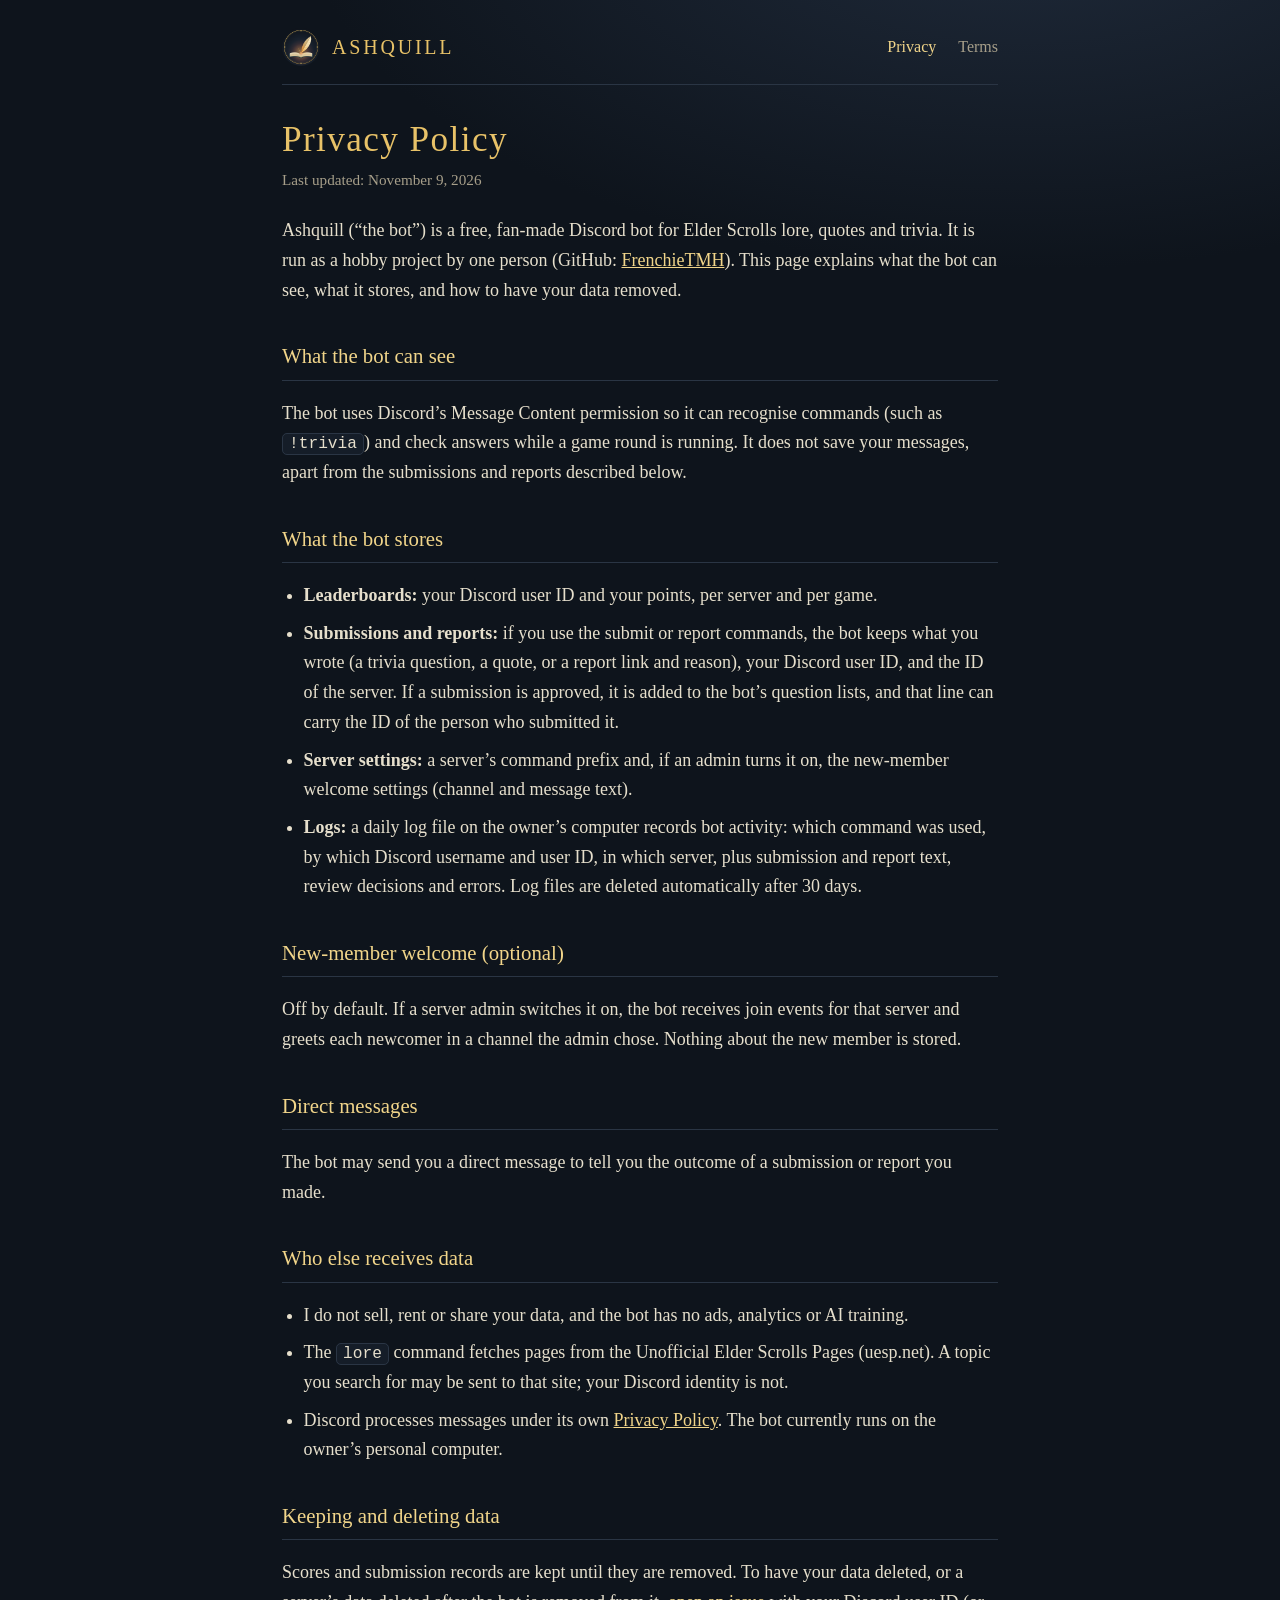
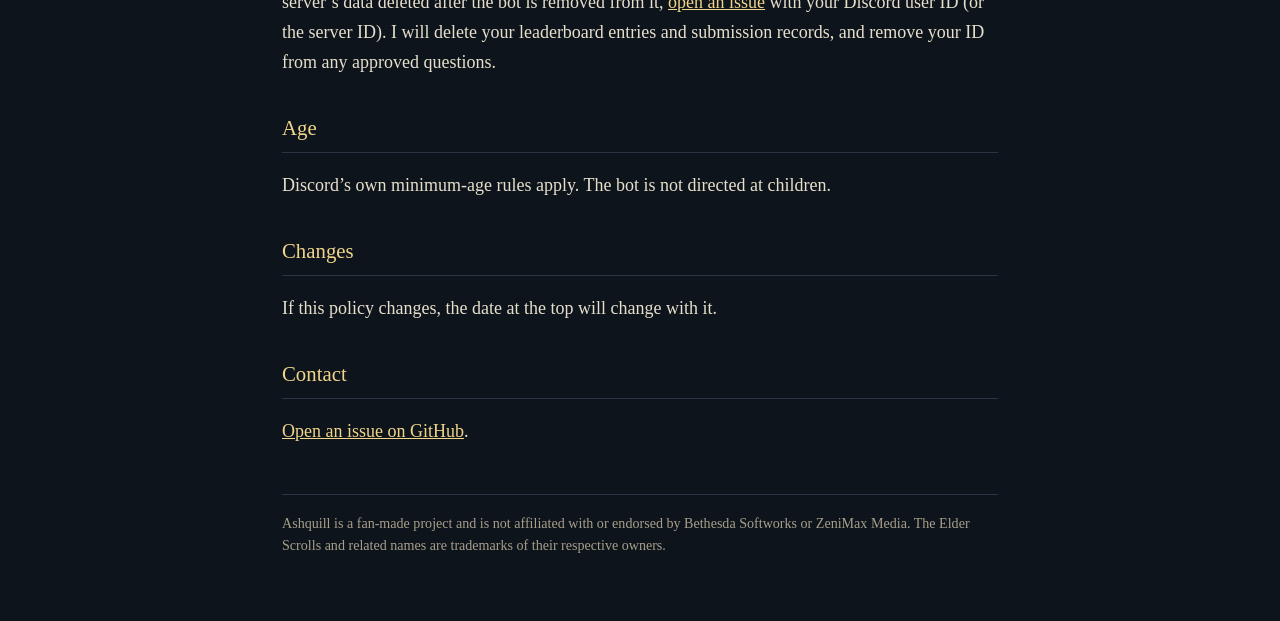
==== privacy.html @ df8ff4a4 "Add Ashquill site Co-Authored-By: Claude Opus 5.5 <noreply@anthropic.com>" ====
<!DOCTYPE html>
<html lang="en">
<head>
<meta charset="utf-8">
<meta name="viewport" content="width=device-width, initial-scale=1">
<title>Privacy Policy - Ashquill</title>
<meta name="description" content="Ashquill is a fan-made Discord bot for Elder Scrolls lore, quotes and trivia.">
<link rel="icon" href="ashquill.png">
<style>
  :root { --bg:#0e141c; --panel:#151d28; --text:#e6dfcc; --muted:#a79f8a; --gold:#e8c268; --gold2:#f1d58a; --line:#2a3544; }
  * { box-sizing: border-box; }
  html { -webkit-text-size-adjust: 100%; }
  body { margin:0; background: radial-gradient(1200px 600px at 80% -10%, #1f2a3a 0%, var(--bg) 60%) fixed, var(--bg);
         color: var(--text); font: 18px/1.65 Georgia, "Times New Roman", serif; }
  .wrap { max-width: 760px; margin: 0 auto; padding: 28px 22px 64px; }
  nav { display:flex; gap:22px; align-items:center; flex-wrap:wrap; padding-bottom:18px; border-bottom:1px solid var(--line); margin-bottom:34px; }
  nav .brand { display:flex; align-items:center; gap:12px; color:var(--gold); text-decoration:none; letter-spacing:.14em; font-size:20px; margin-right:auto; }
  nav .brand img { width:38px; height:38px; border-radius:50%; }
  nav a.link { color:var(--muted); text-decoration:none; font-size:16px; }
  nav a.link:hover, nav a.link[aria-current] { color:var(--gold2); }
  h1 { font-weight:normal; color:var(--gold); font-size:2.2rem; line-height:1.2; margin:0 0 6px; letter-spacing:.04em; }
  h2 { font-weight:normal; color:var(--gold2); font-size:1.3rem; margin:34px 0 8px; padding-bottom:6px; border-bottom:1px solid var(--line); }
  p, li { color:var(--text); }
  li { margin:8px 0; }
  ul { padding-left:1.2em; }
  a { color:var(--gold2); }
  code { background:var(--panel); border:1px solid var(--line); border-radius:5px; padding:1px 6px; font-size:.9em; }
  .meta { color:var(--muted); font-size:.95rem; margin:0 0 24px; }
  .hero { text-align:center; padding:12px 0 8px; }
  .hero img { width:168px; height:168px; border-radius:50%; box-shadow:0 0 60px rgba(255,154,60,.25); }
  .hero h1 { font-size:2.8rem; letter-spacing:.16em; margin-top:18px; }
  .tag { color:var(--muted); font-style:italic; }
  .cards { display:grid; grid-template-columns:repeat(2,1fr); gap:14px; margin:26px 0; }
  @media (max-width: 560px) { .cards { grid-template-columns:1fr; } }
  .card { background:var(--panel); border:1px solid var(--line); border-radius:12px; padding:16px 18px; }
  .card strong { color:var(--gold2); display:block; margin-bottom:4px; font-weight:normal; letter-spacing:.04em; }
  .card span { color:var(--muted); font-size:.95rem; line-height:1.5; display:block; }
  footer { margin-top:48px; padding-top:18px; border-top:1px solid var(--line); color:var(--muted); font-size:.88rem; line-height:1.55; }
</style>
</head>
<body>
<div class="wrap">
<nav>
  <a class="brand" href="index.html"><img src="ashquill.png" alt="">ASHQUILL</a>
  <a class="link" href="privacy.html" aria-current="page">Privacy</a>
  <a class="link" href="terms.html">Terms</a>
</nav>

<h1>Privacy Policy</h1>
<p class="meta">Last updated: November 9, 2026</p>

<p>Ashquill (&ldquo;the bot&rdquo;) is a free, fan-made Discord bot for Elder Scrolls lore, quotes and trivia.
It is run as a hobby project by one person (GitHub: <a href="https://github.com/FrenchieTMH">FrenchieTMH</a>).
This page explains what the bot can see, what it stores, and how to have your data removed.</p>

<h2>What the bot can see</h2>
<p>The bot uses Discord&rsquo;s Message Content permission so it can recognise commands (such as <code>!trivia</code>)
and check answers while a game round is running. It does not save your messages, apart from the submissions and
reports described below.</p>

<h2>What the bot stores</h2>
<ul>
  <li><strong>Leaderboards:</strong> your Discord user ID and your points, per server and per game.</li>
  <li><strong>Submissions and reports:</strong> if you use the submit or report commands, the bot keeps what you wrote
      (a trivia question, a quote, or a report link and reason), your Discord user ID, and the ID of the server.
      If a submission is approved, it is added to the bot&rsquo;s question lists, and that line can carry the ID of the person who submitted it.</li>
  <li><strong>Server settings:</strong> a server&rsquo;s command prefix and, if an admin turns it on, the new-member welcome
      settings (channel and message text).</li>
  <li><strong>Logs:</strong> a daily log file on the owner&rsquo;s computer records bot activity: which command was used,
      by which Discord username and user ID, in which server, plus submission and report text, review decisions and errors.
      Log files are deleted automatically after 30 days.</li>
</ul>

<h2>New-member welcome (optional)</h2>
<p>Off by default. If a server admin switches it on, the bot receives join events for that server and greets
each newcomer in a channel the admin chose. Nothing about the new member is stored.</p>

<h2>Direct messages</h2>
<p>The bot may send you a direct message to tell you the outcome of a submission or report you made.</p>

<h2>Who else receives data</h2>
<ul>
  <li>I do not sell, rent or share your data, and the bot has no ads, analytics or AI training.</li>
  <li>The <code>lore</code> command fetches pages from the Unofficial Elder Scrolls Pages (uesp.net). A topic you search for
      may be sent to that site; your Discord identity is not.</li>
  <li>Discord processes messages under its own <a href="https://discord.com/privacy">Privacy Policy</a>.
      The bot currently runs on the owner&rsquo;s personal computer.</li>
</ul>

<h2>Keeping and deleting data</h2>
<p>Scores and submission records are kept until they are removed. To have your data deleted, or a server&rsquo;s data deleted
after the bot is removed from it, <a href="https://github.com/FrenchieTMH/ashquill/issues">open an issue</a> with your Discord user ID (or the server ID).
I will delete your leaderboard entries and submission records, and remove your ID from any approved questions.</p>

<h2>Age</h2>
<p>Discord&rsquo;s own minimum-age rules apply. The bot is not directed at children.</p>

<h2>Changes</h2>
<p>If this policy changes, the date at the top will change with it.</p>

<h2>Contact</h2>
<p><a href="https://github.com/FrenchieTMH/ashquill/issues">Open an issue on GitHub</a>.</p>

<footer>
  Ashquill is a fan-made project and is not affiliated with or endorsed by Bethesda Softworks or ZeniMax Media.
  The Elder Scrolls and related names are trademarks of their respective owners.
</footer>
</div>
</body>
</html>
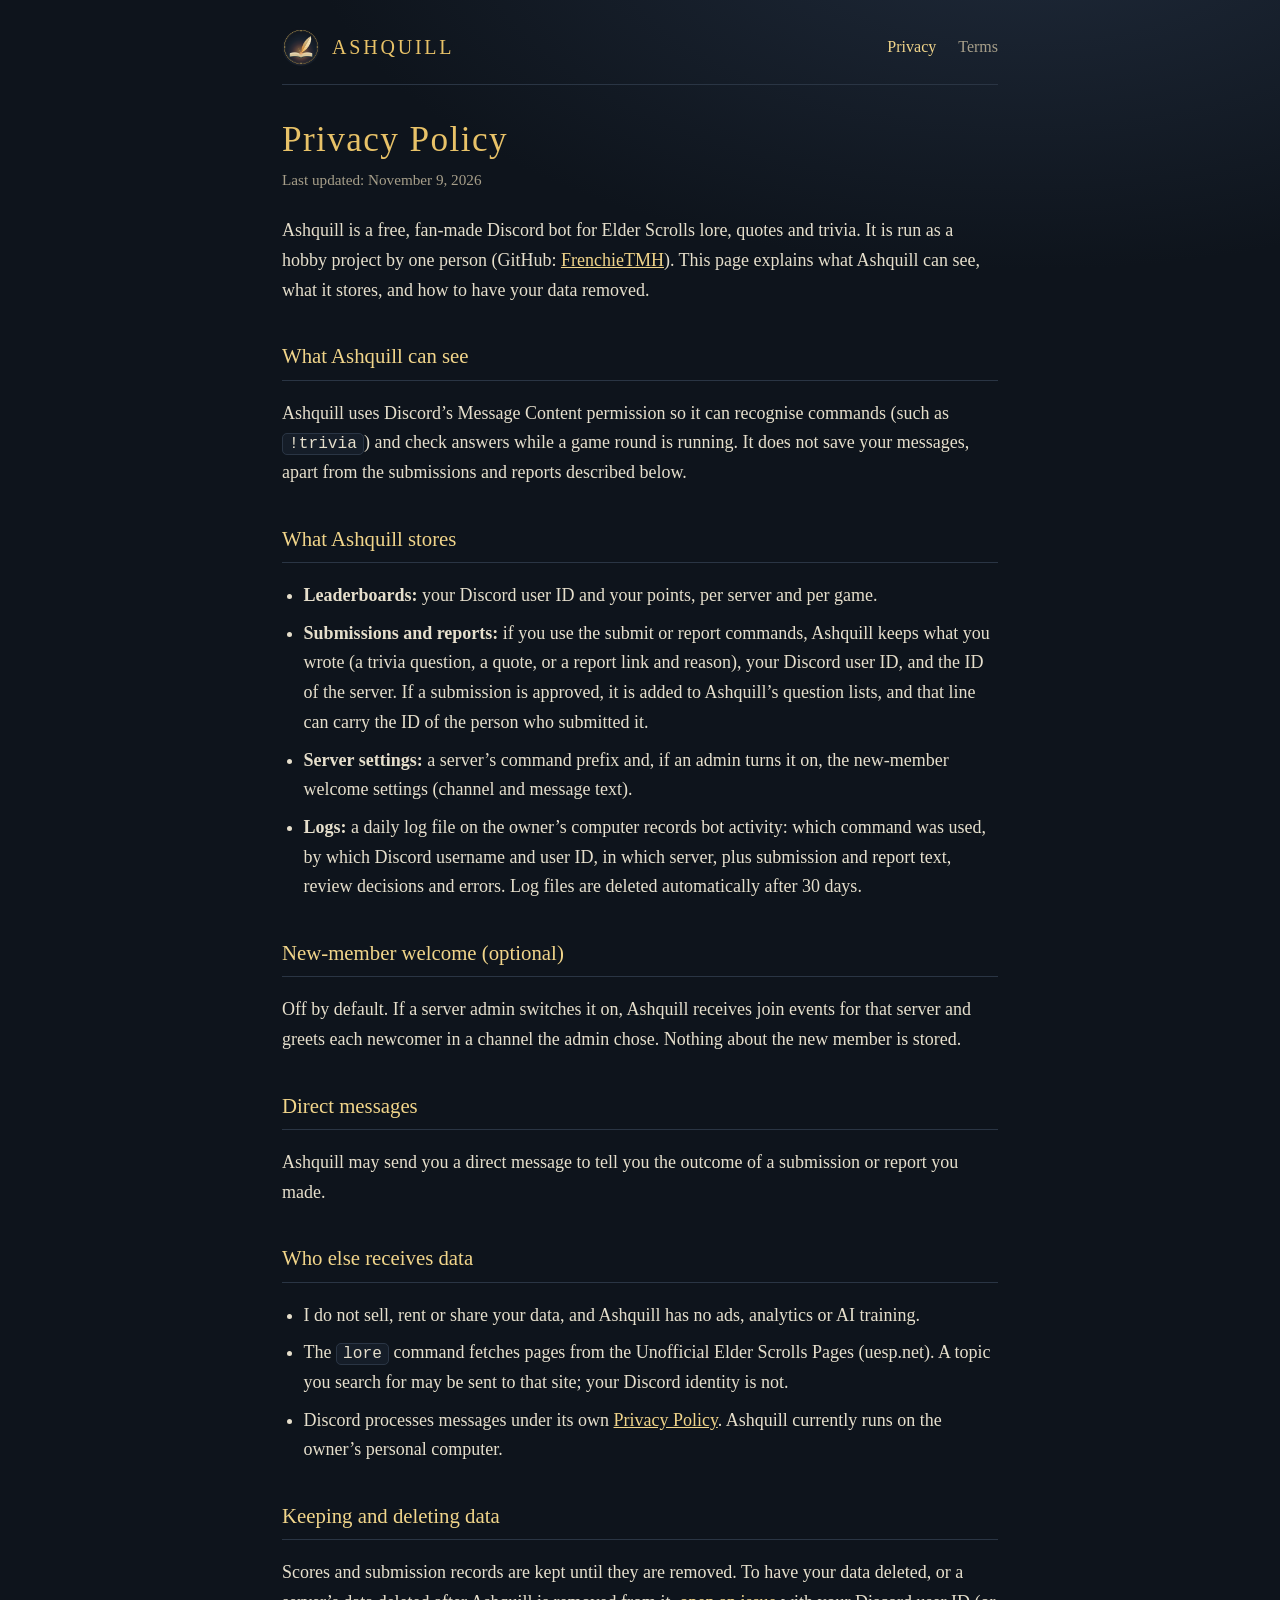
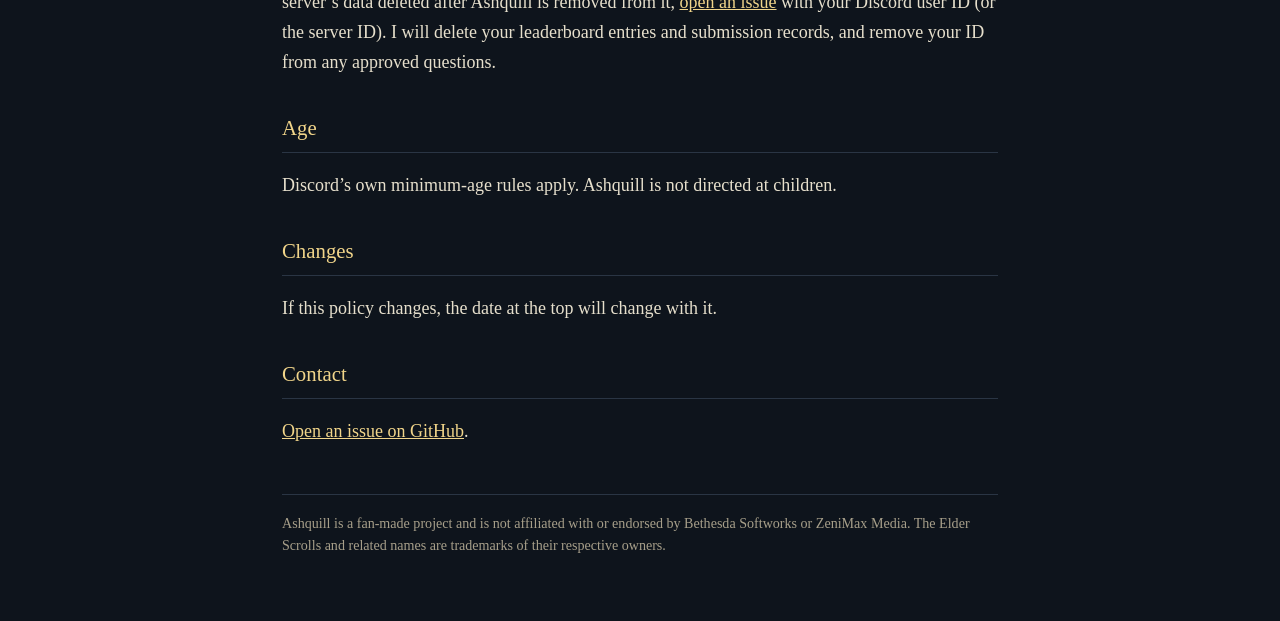
==== commit 4424b742: "Refer to Ashquill by name instead of 'the bot' Co-Authored-By: Claude Opus 5.5 <noreply@anthropic.co" ====
--- a/privacy.html
+++ b/privacy.html
@@ -49,21 +49,21 @@
 <h1>Privacy Policy</h1>
 <p class="meta">Last updated: November 9, 2026</p>
 
-<p>Ashquill (&ldquo;the bot&rdquo;) is a free, fan-made Discord bot for Elder Scrolls lore, quotes and trivia.
+<p>Ashquill is a free, fan-made Discord bot for Elder Scrolls lore, quotes and trivia.
 It is run as a hobby project by one person (GitHub: <a href="https://github.com/FrenchieTMH">FrenchieTMH</a>).
-This page explains what the bot can see, what it stores, and how to have your data removed.</p>
+This page explains what Ashquill can see, what it stores, and how to have your data removed.</p>
 
-<h2>What the bot can see</h2>
-<p>The bot uses Discord&rsquo;s Message Content permission so it can recognise commands (such as <code>!trivia</code>)
+<h2>What Ashquill can see</h2>
+<p>Ashquill uses Discord&rsquo;s Message Content permission so it can recognise commands (such as <code>!trivia</code>)
 and check answers while a game round is running. It does not save your messages, apart from the submissions and
 reports described below.</p>
 
-<h2>What the bot stores</h2>
+<h2>What Ashquill stores</h2>
 <ul>
   <li><strong>Leaderboards:</strong> your Discord user ID and your points, per server and per game.</li>
-  <li><strong>Submissions and reports:</strong> if you use the submit or report commands, the bot keeps what you wrote
+  <li><strong>Submissions and reports:</strong> if you use the submit or report commands, Ashquill keeps what you wrote
       (a trivia question, a quote, or a report link and reason), your Discord user ID, and the ID of the server.
-      If a submission is approved, it is added to the bot&rsquo;s question lists, and that line can carry the ID of the person who submitted it.</li>
+      If a submission is approved, it is added to Ashquill&rsquo;s question lists, and that line can carry the ID of the person who submitted it.</li>
   <li><strong>Server settings:</strong> a server&rsquo;s command prefix and, if an admin turns it on, the new-member welcome
       settings (channel and message text).</li>
   <li><strong>Logs:</strong> a daily log file on the owner&rsquo;s computer records bot activity: which command was used,
@@ -72,28 +72,28 @@
 </ul>
 
 <h2>New-member welcome (optional)</h2>
-<p>Off by default. If a server admin switches it on, the bot receives join events for that server and greets
+<p>Off by default. If a server admin switches it on, Ashquill receives join events for that server and greets
 each newcomer in a channel the admin chose. Nothing about the new member is stored.</p>
 
 <h2>Direct messages</h2>
-<p>The bot may send you a direct message to tell you the outcome of a submission or report you made.</p>
+<p>Ashquill may send you a direct message to tell you the outcome of a submission or report you made.</p>
 
 <h2>Who else receives data</h2>
 <ul>
-  <li>I do not sell, rent or share your data, and the bot has no ads, analytics or AI training.</li>
+  <li>I do not sell, rent or share your data, and Ashquill has no ads, analytics or AI training.</li>
   <li>The <code>lore</code> command fetches pages from the Unofficial Elder Scrolls Pages (uesp.net). A topic you search for
       may be sent to that site; your Discord identity is not.</li>
   <li>Discord processes messages under its own <a href="https://discord.com/privacy">Privacy Policy</a>.
-      The bot currently runs on the owner&rsquo;s personal computer.</li>
+      Ashquill currently runs on the owner&rsquo;s personal computer.</li>
 </ul>
 
 <h2>Keeping and deleting data</h2>
 <p>Scores and submission records are kept until they are removed. To have your data deleted, or a server&rsquo;s data deleted
-after the bot is removed from it, <a href="https://github.com/FrenchieTMH/ashquill/issues">open an issue</a> with your Discord user ID (or the server ID).
+after Ashquill is removed from it, <a href="https://github.com/FrenchieTMH/ashquill/issues">open an issue</a> with your Discord user ID (or the server ID).
 I will delete your leaderboard entries and submission records, and remove your ID from any approved questions.</p>
 
 <h2>Age</h2>
-<p>Discord&rsquo;s own minimum-age rules apply. The bot is not directed at children.</p>
+<p>Discord&rsquo;s own minimum-age rules apply. Ashquill is not directed at children.</p>
 
 <h2>Changes</h2>
 <p>If this policy changes, the date at the top will change with it.</p>
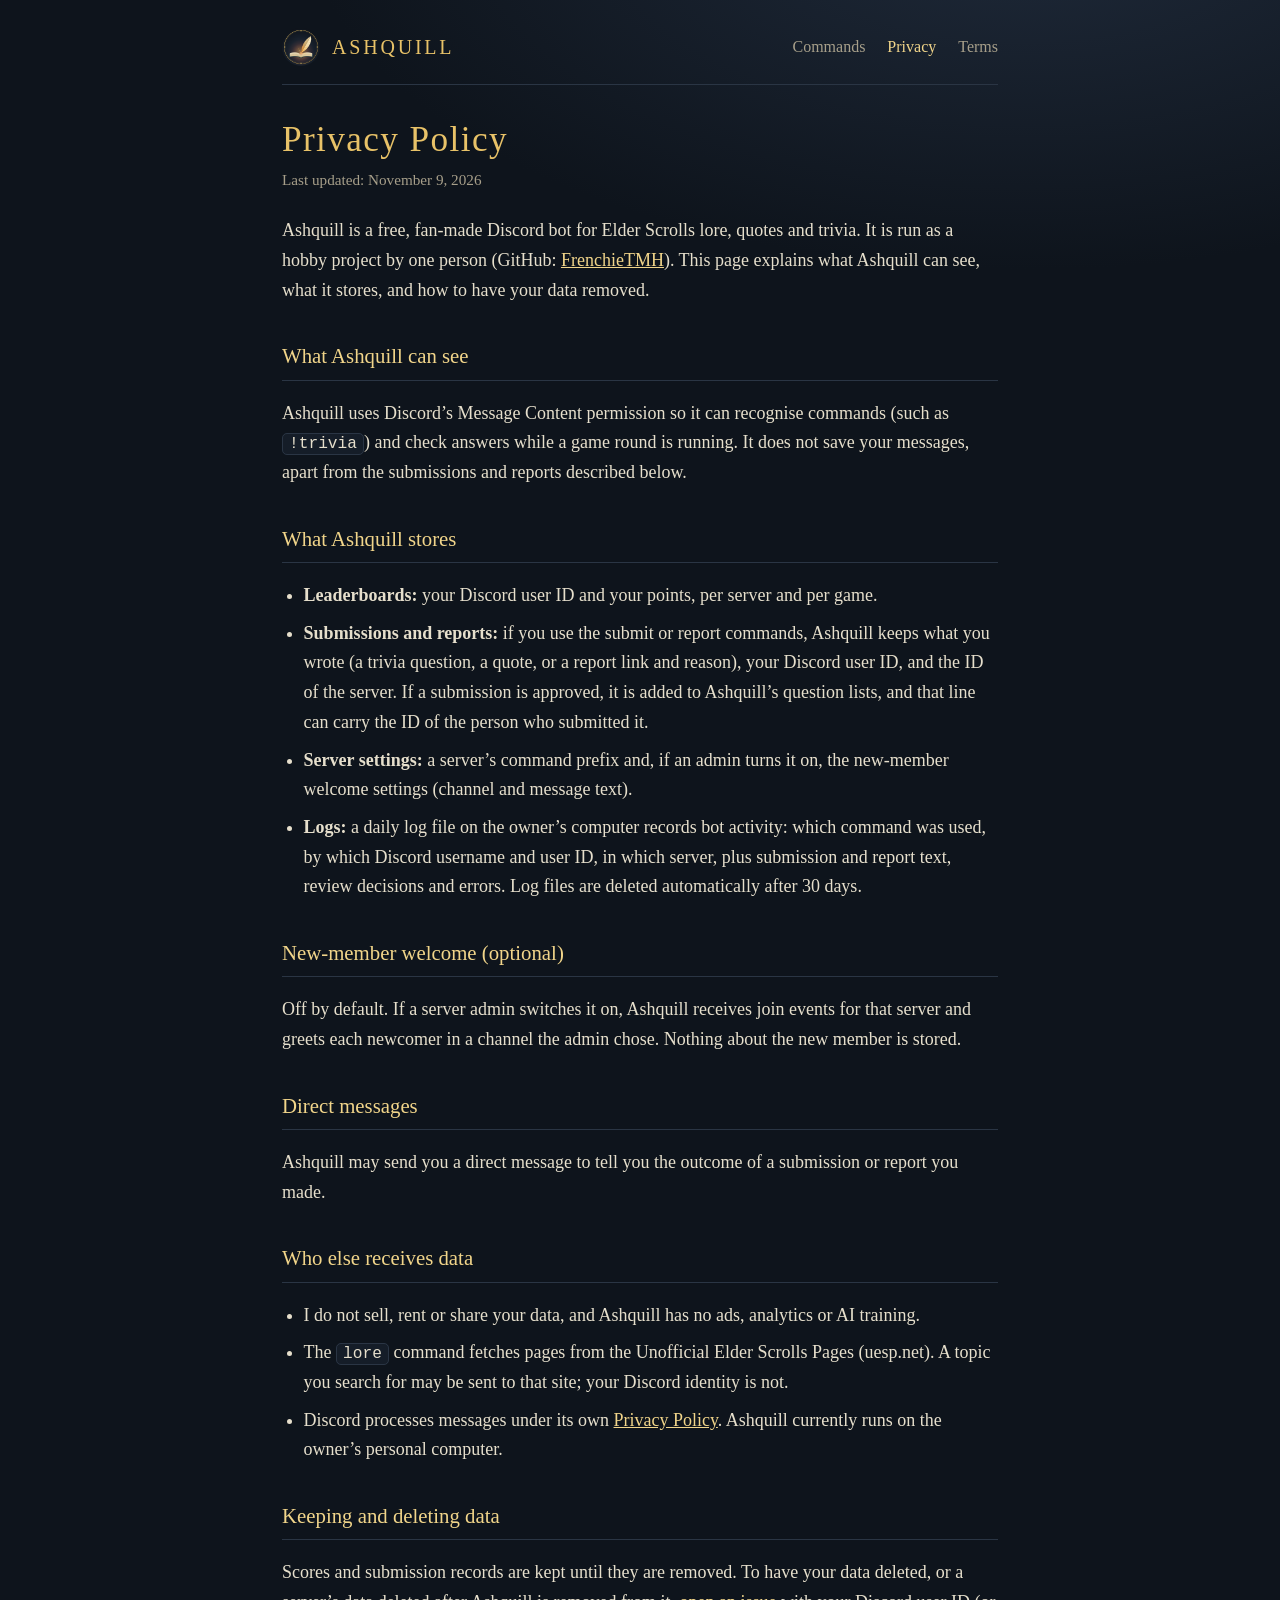
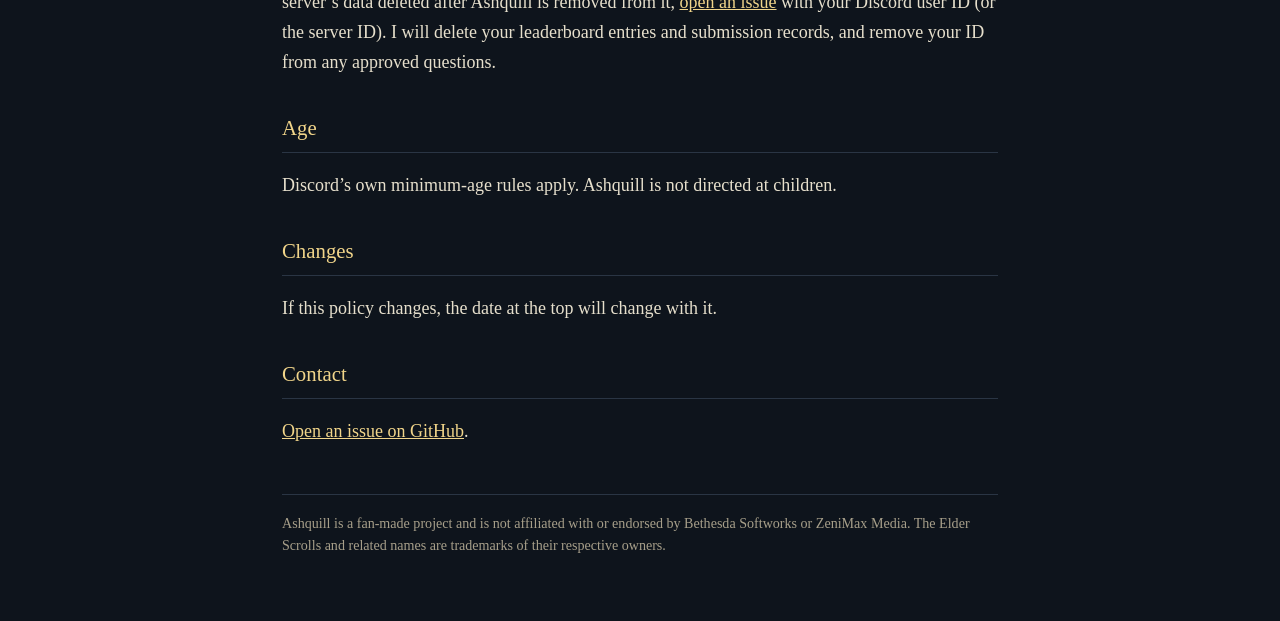
==== commit 79af30ba: "Add command list and Commands nav link Co-Authored-By: Claude Opus 5.5 <noreply@anthropic.com>" ====
--- a/privacy.html
+++ b/privacy.html
@@ -36,12 +36,14 @@
   .card strong { color:var(--gold2); display:block; margin-bottom:4px; font-weight:normal; letter-spacing:.04em; }
   .card span { color:var(--muted); font-size:.95rem; line-height:1.5; display:block; }
   footer { margin-top:48px; padding-top:18px; border-top:1px solid var(--line); color:var(--muted); font-size:.88rem; line-height:1.55; }
+  @media (max-width: 560px) { nav { gap:10px 22px; } nav .brand { flex-basis:100%; } }
 </style>
 </head>
 <body>
 <div class="wrap">
 <nav>
   <a class="brand" href="index.html"><img src="ashquill.png" alt="">ASHQUILL</a>
+  <a class="link" href="index.html#commands">Commands</a>
   <a class="link" href="privacy.html" aria-current="page">Privacy</a>
   <a class="link" href="terms.html">Terms</a>
 </nav>
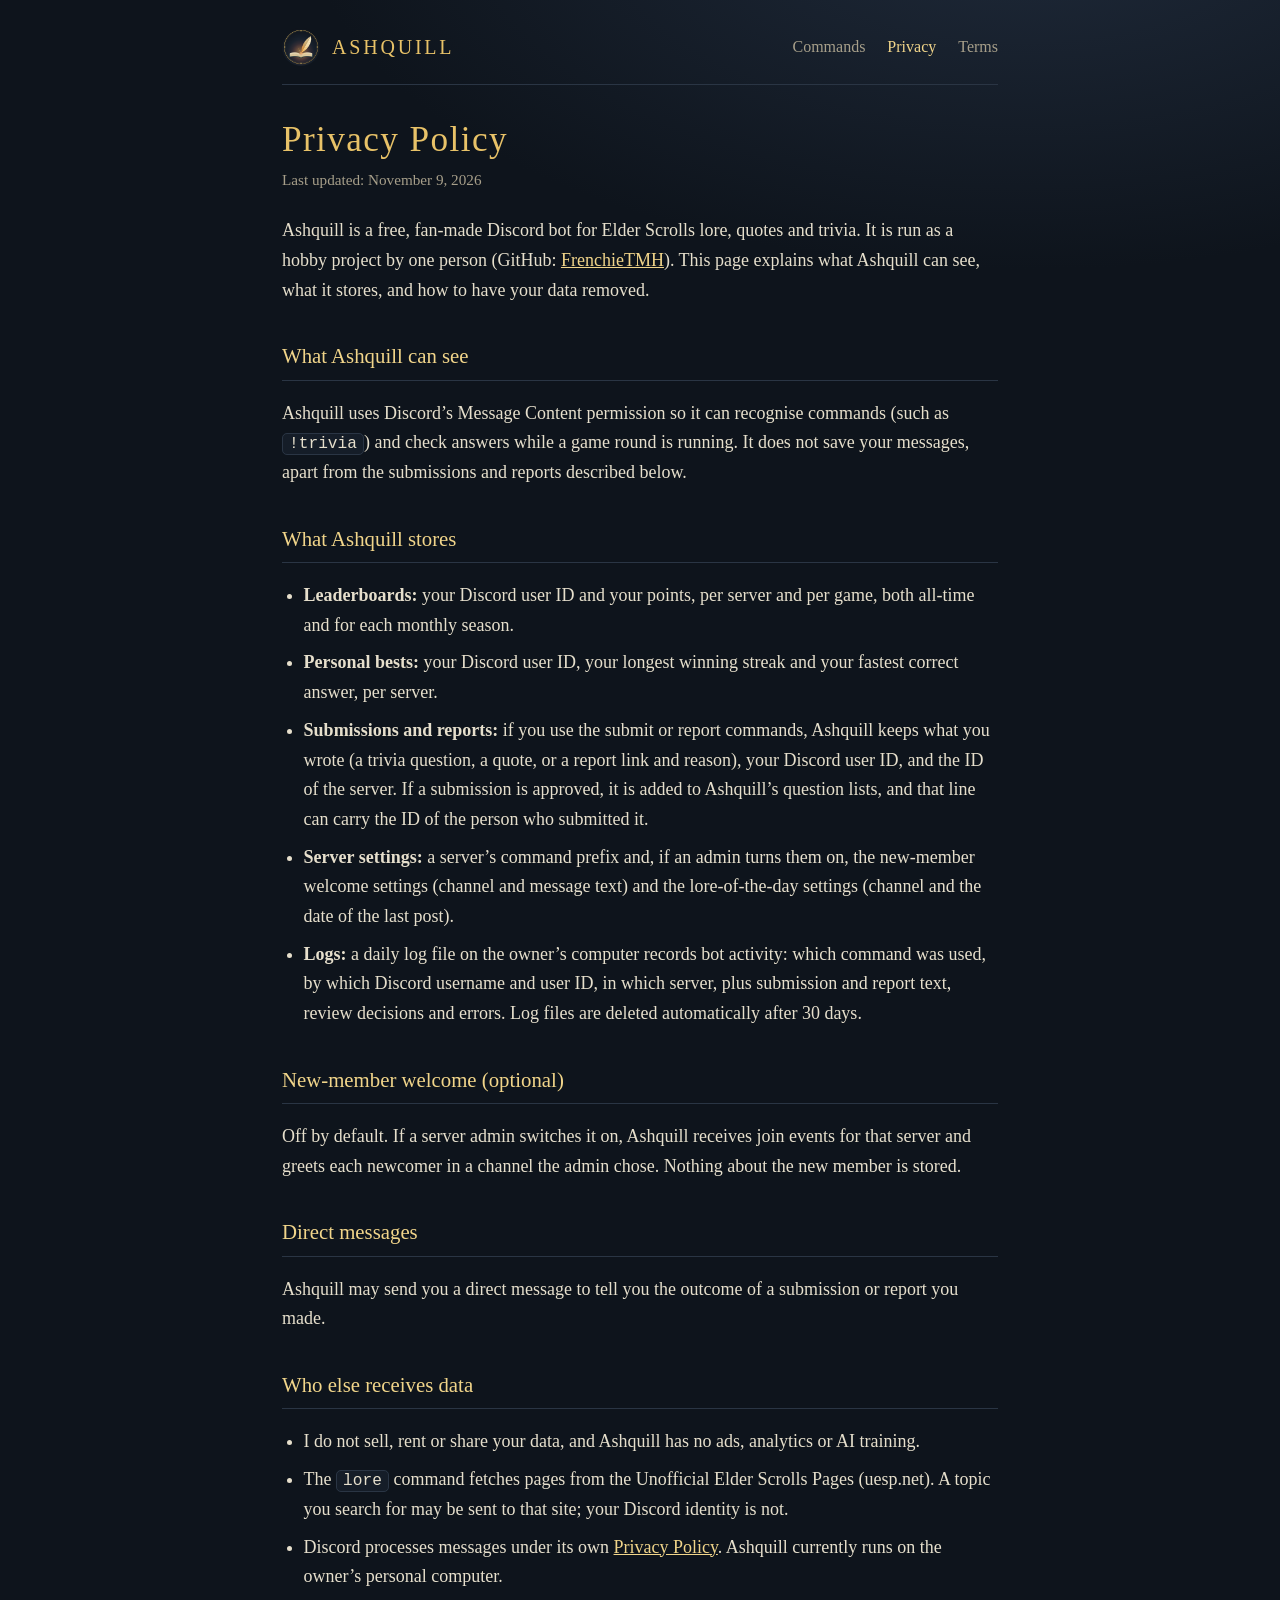
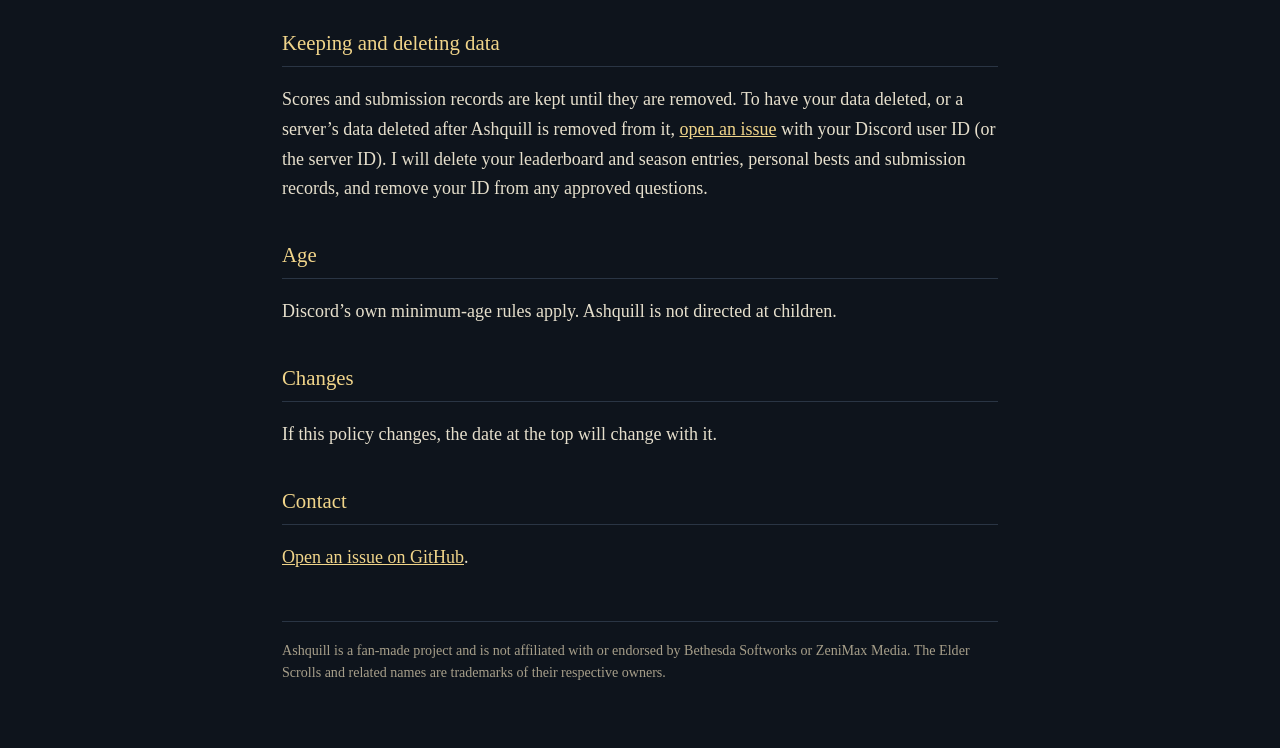
==== commit 8f01690d: "Add link previews, newer commands and updated privacy details Co-Authored-By: Claude Opus 5.5 <norep" ====
--- a/privacy.html
+++ b/privacy.html
@@ -6,6 +6,17 @@
 <title>Privacy Policy - Ashquill</title>
 <meta name="description" content="Ashquill is a fan-made Discord bot for Elder Scrolls lore, quotes and trivia.">
 <link rel="icon" href="ashquill.png">
+<meta property="og:type" content="website">
+<meta property="og:site_name" content="Ashquill">
+<meta property="og:title" content="Privacy Policy - Ashquill">
+<meta property="og:description" content="A fan-made Discord bot for Elder Scrolls lore, NPC quotes and trivia, with a server leaderboard.">
+<meta property="og:url" content="https://frenchietmh.github.io/ashquill/privacy.html">
+<meta property="og:image" content="https://frenchietmh.github.io/ashquill/ashquill-banner.png">
+<meta property="og:image:width" content="1360">
+<meta property="og:image:height" content="480">
+<meta property="og:image:alt" content="Ashquill: lore, quotes, trivia">
+<meta name="twitter:card" content="summary_large_image">
+<meta name="theme-color" content="#e8c268">
 <style>
   :root { --bg:#0e141c; --panel:#151d28; --text:#e6dfcc; --muted:#a79f8a; --gold:#e8c268; --gold2:#f1d58a; --line:#2a3544; }
   * { box-sizing: border-box; }
@@ -62,12 +73,14 @@
 
 <h2>What Ashquill stores</h2>
 <ul>
-  <li><strong>Leaderboards:</strong> your Discord user ID and your points, per server and per game.</li>
+  <li><strong>Leaderboards:</strong> your Discord user ID and your points, per server and per game, both all-time
+      and for each monthly season.</li>
+  <li><strong>Personal bests:</strong> your Discord user ID, your longest winning streak and your fastest correct answer, per server.</li>
   <li><strong>Submissions and reports:</strong> if you use the submit or report commands, Ashquill keeps what you wrote
       (a trivia question, a quote, or a report link and reason), your Discord user ID, and the ID of the server.
       If a submission is approved, it is added to Ashquill&rsquo;s question lists, and that line can carry the ID of the person who submitted it.</li>
-  <li><strong>Server settings:</strong> a server&rsquo;s command prefix and, if an admin turns it on, the new-member welcome
-      settings (channel and message text).</li>
+  <li><strong>Server settings:</strong> a server&rsquo;s command prefix and, if an admin turns them on, the new-member welcome
+      settings (channel and message text) and the lore-of-the-day settings (channel and the date of the last post).</li>
   <li><strong>Logs:</strong> a daily log file on the owner&rsquo;s computer records bot activity: which command was used,
       by which Discord username and user ID, in which server, plus submission and report text, review decisions and errors.
       Log files are deleted automatically after 30 days.</li>
@@ -92,7 +105,7 @@
 <h2>Keeping and deleting data</h2>
 <p>Scores and submission records are kept until they are removed. To have your data deleted, or a server&rsquo;s data deleted
 after Ashquill is removed from it, <a href="https://github.com/FrenchieTMH/ashquill/issues">open an issue</a> with your Discord user ID (or the server ID).
-I will delete your leaderboard entries and submission records, and remove your ID from any approved questions.</p>
+I will delete your leaderboard and season entries, personal bests and submission records, and remove your ID from any approved questions.</p>
 
 <h2>Age</h2>
 <p>Discord&rsquo;s own minimum-age rules apply. Ashquill is not directed at children.</p>
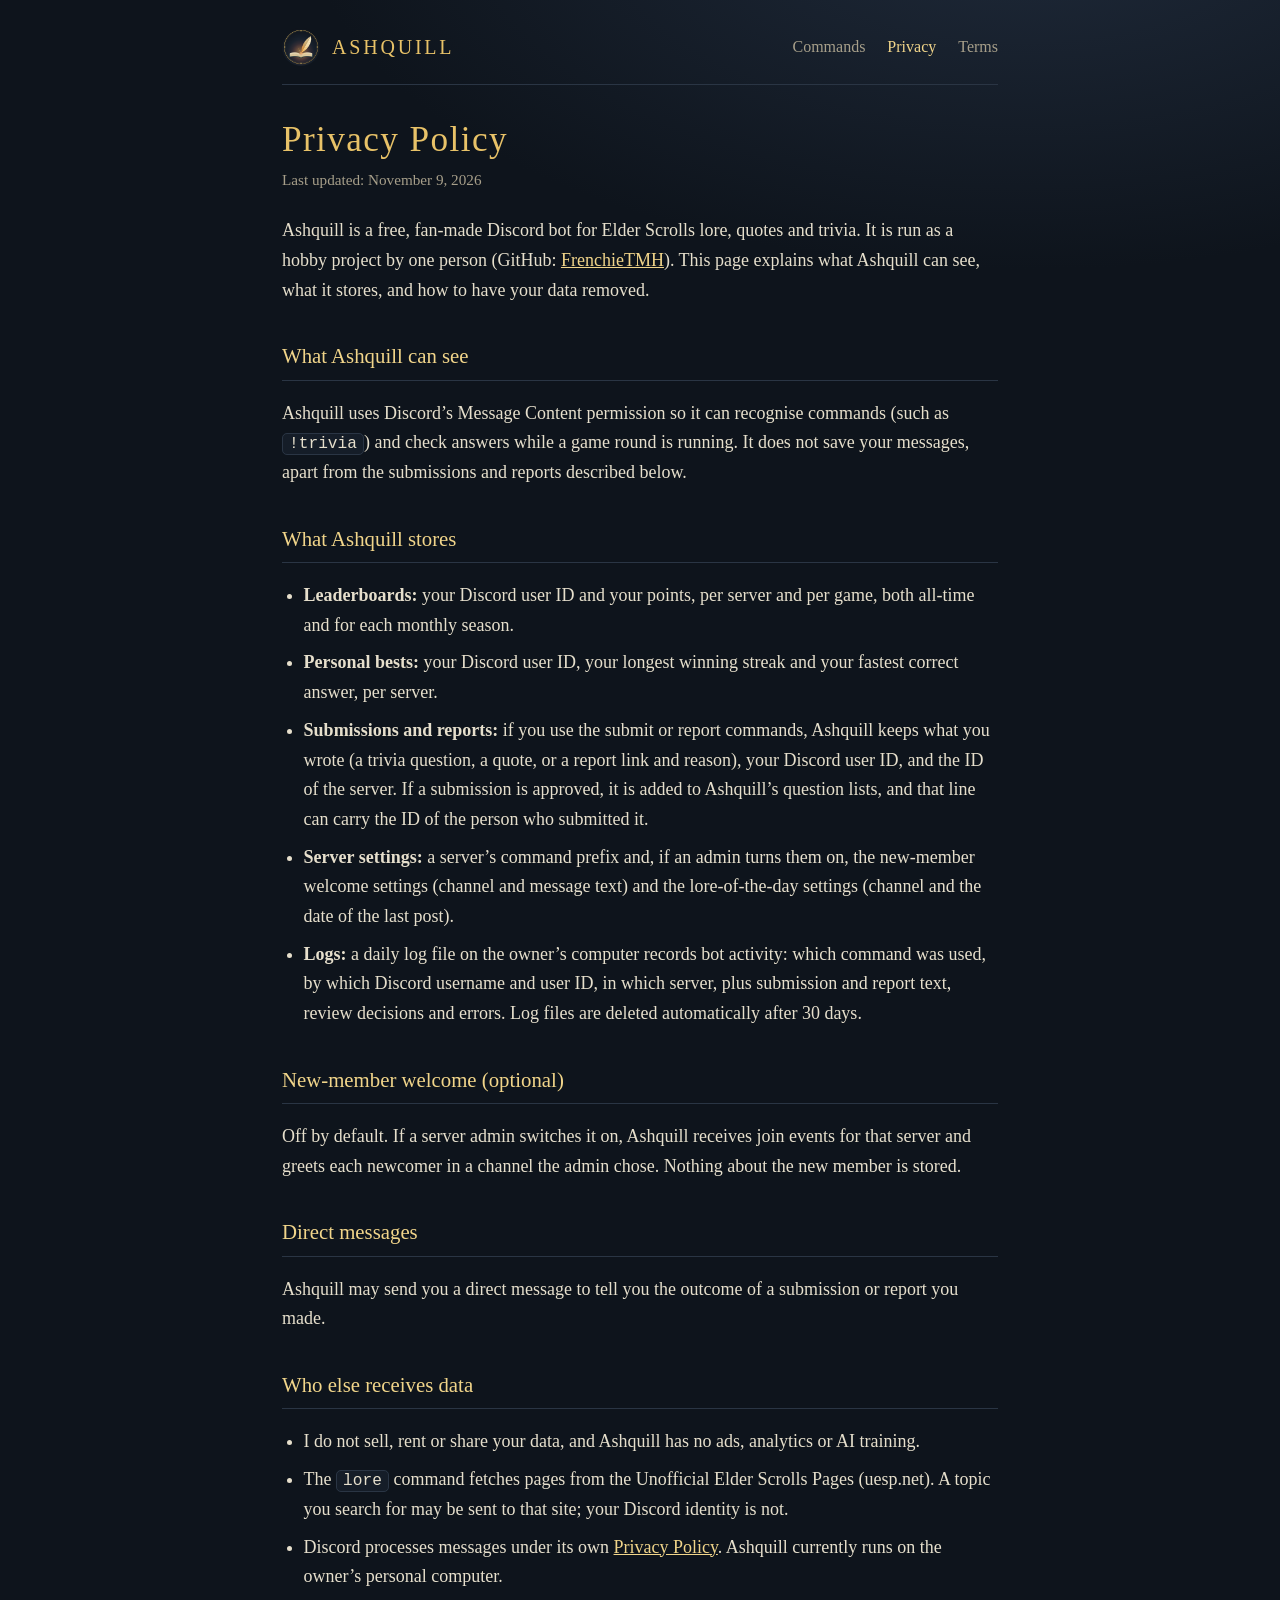
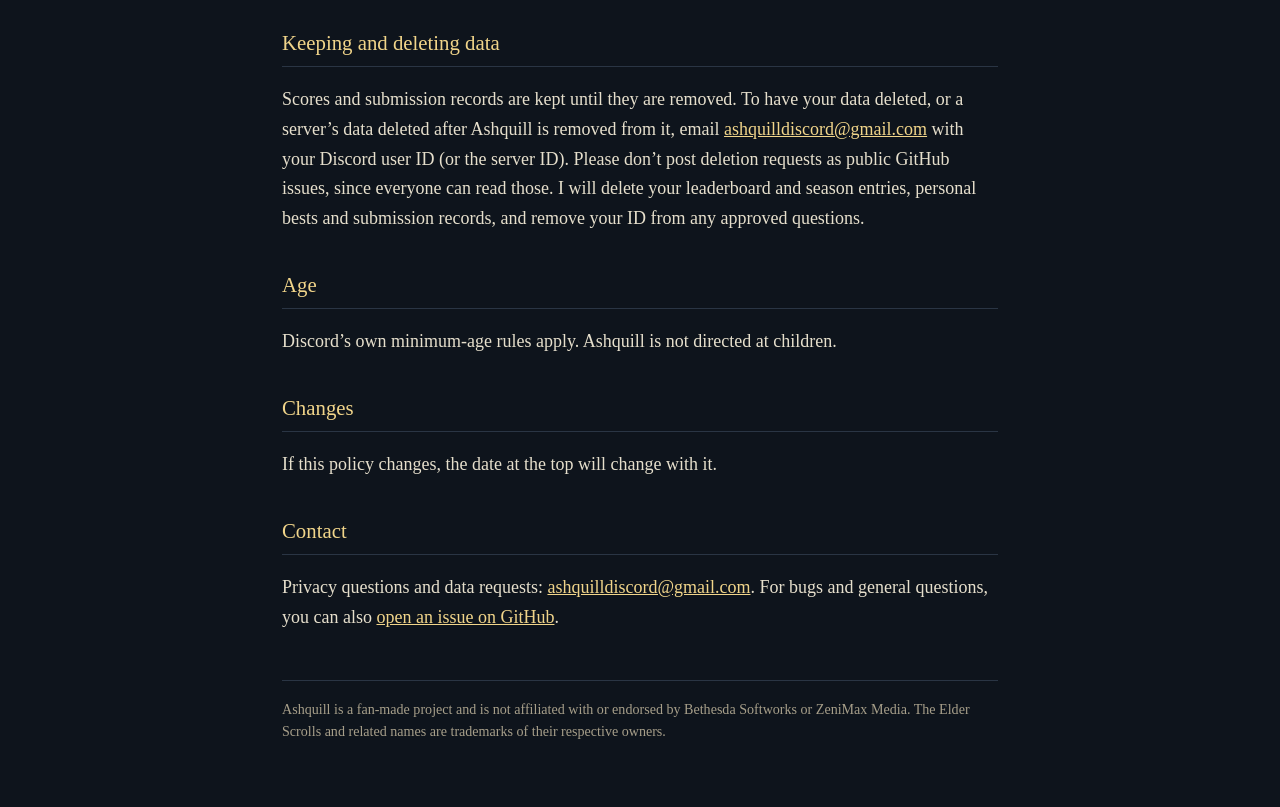
==== commit 3bea977c: "Add private contact email for data requests Co-Authored-By: Claude Opus 5.5 <noreply@anthropic.com>" ====
--- a/privacy.html
+++ b/privacy.html
@@ -104,7 +104,8 @@
 
 <h2>Keeping and deleting data</h2>
 <p>Scores and submission records are kept until they are removed. To have your data deleted, or a server&rsquo;s data deleted
-after Ashquill is removed from it, <a href="https://github.com/FrenchieTMH/ashquill/issues">open an issue</a> with your Discord user ID (or the server ID).
+after Ashquill is removed from it, email <a href="mailto:ashquilldiscord@gmail.com">ashquilldiscord@gmail.com</a> with your Discord user ID (or the server ID).
+Please don&rsquo;t post deletion requests as public GitHub issues, since everyone can read those.
 I will delete your leaderboard and season entries, personal bests and submission records, and remove your ID from any approved questions.</p>
 
 <h2>Age</h2>
@@ -114,7 +115,8 @@
 <p>If this policy changes, the date at the top will change with it.</p>
 
 <h2>Contact</h2>
-<p><a href="https://github.com/FrenchieTMH/ashquill/issues">Open an issue on GitHub</a>.</p>
+<p>Privacy questions and data requests: <a href="mailto:ashquilldiscord@gmail.com">ashquilldiscord@gmail.com</a>.
+For bugs and general questions, you can also <a href="https://github.com/FrenchieTMH/ashquill/issues">open an issue on GitHub</a>.</p>
 
 <footer>
   Ashquill is a fan-made project and is not affiliated with or endorsed by Bethesda Softworks or ZeniMax Media.
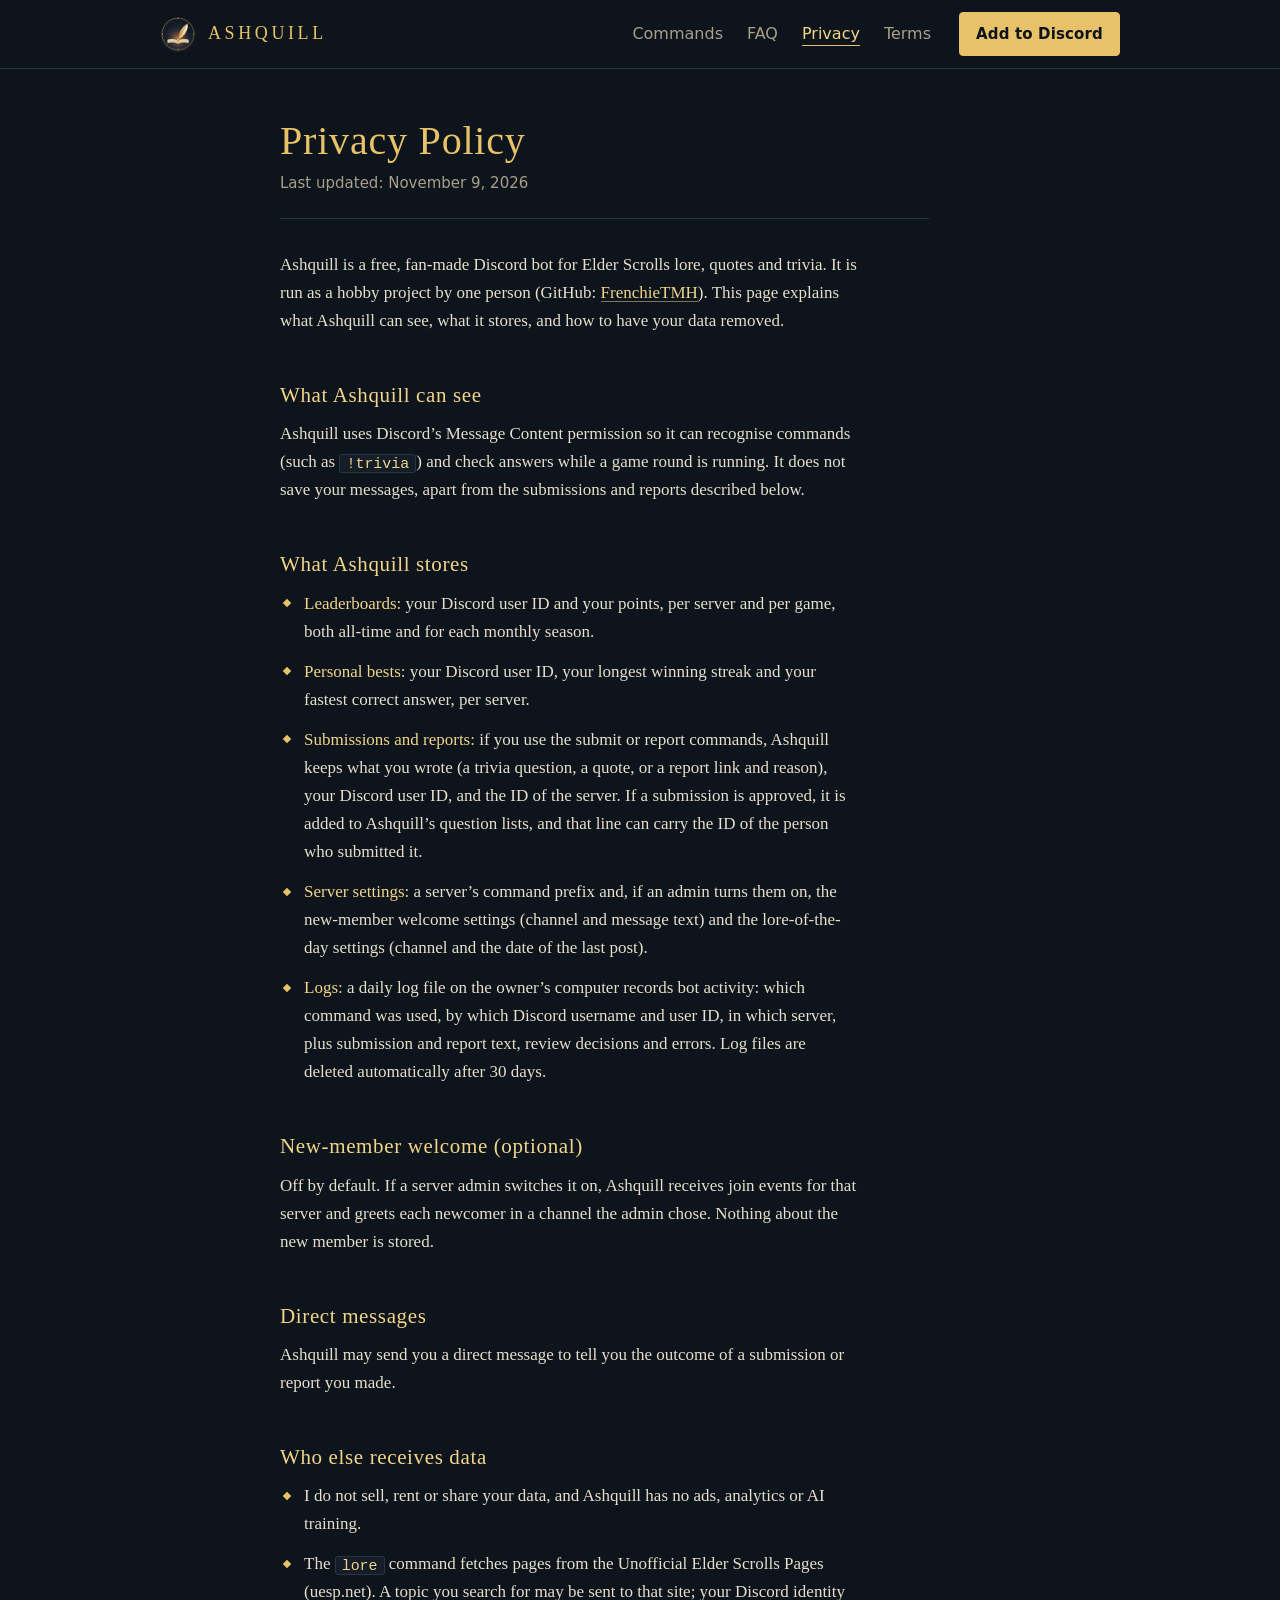
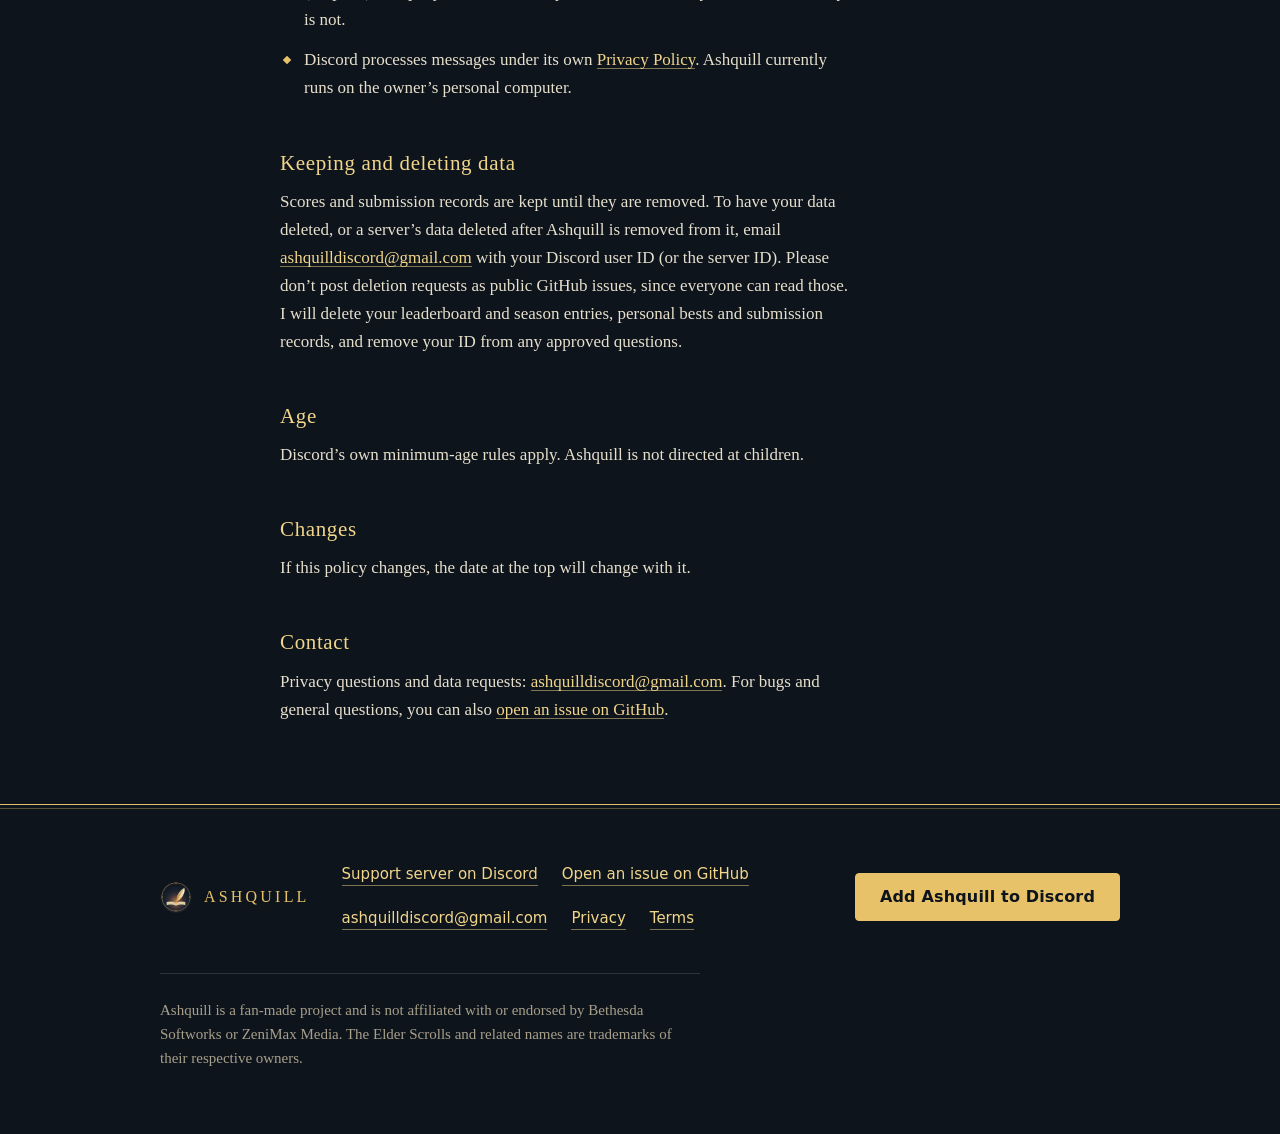
==== commit f2bb28f9: "Redesign the site New look from the logo and banner, invite button in nav/hero/footer, real screensh" ====
--- a/privacy.html
+++ b/privacy.html
@@ -3,62 +3,50 @@
 <head>
 <meta charset="utf-8">
 <meta name="viewport" content="width=device-width, initial-scale=1">
-<title>Privacy Policy - Ashquill</title>
-<meta name="description" content="Ashquill is a fan-made Discord bot for Elder Scrolls lore, quotes and trivia.">
-<link rel="icon" href="ashquill.png">
+<title>Privacy Policy - Ashquill, a fan-made Elder Scrolls bot</title>
+<meta name="description" content="What Ashquill, a fan-made Elder Scrolls Discord bot, stores (user IDs, points, submissions, settings, 30-day logs) and how to have your data deleted.">
+<link rel="canonical" href="https://frenchietmh.github.io/ashquill/privacy.html">
+<link rel="icon" href="img/favicon-32.png" type="image/png" sizes="32x32">
+<link rel="apple-touch-icon" href="img/apple-touch-icon.png" sizes="180x180">
+<meta name="theme-color" content="#e8c268">
 <meta property="og:type" content="website">
 <meta property="og:site_name" content="Ashquill">
-<meta property="og:title" content="Privacy Policy - Ashquill">
-<meta property="og:description" content="A fan-made Discord bot for Elder Scrolls lore, NPC quotes and trivia, with a server leaderboard.">
+<meta property="og:title" content="Privacy Policy - Ashquill, a fan-made Elder Scrolls bot">
+<meta property="og:description" content="What Ashquill, a fan-made Elder Scrolls Discord bot, stores (user IDs, points, submissions, settings, 30-day logs) and how to have your data deleted.">
 <meta property="og:url" content="https://frenchietmh.github.io/ashquill/privacy.html">
-<meta property="og:image" content="https://frenchietmh.github.io/ashquill/ashquill-banner.png">
-<meta property="og:image:width" content="1360">
-<meta property="og:image:height" content="480">
-<meta property="og:image:alt" content="Ashquill: lore, quotes, trivia">
+<meta property="og:image" content="https://frenchietmh.github.io/ashquill/img/social-preview.jpg">
+<meta property="og:image:type" content="image/jpeg">
+<meta property="og:image:width" content="1200">
+<meta property="og:image:height" content="630">
+<meta property="og:image:alt" content="The Ashquill banner: the name Ashquill above the words Lore, Quotes, Trivia, beside a glowing quill writing in an open book, in gold on dark navy.">
 <meta name="twitter:card" content="summary_large_image">
-<meta name="theme-color" content="#e8c268">
-<style>
-  :root { --bg:#0e141c; --panel:#151d28; --text:#e6dfcc; --muted:#a79f8a; --gold:#e8c268; --gold2:#f1d58a; --line:#2a3544; }
-  * { box-sizing: border-box; }
-  html { -webkit-text-size-adjust: 100%; }
-  body { margin:0; background: radial-gradient(1200px 600px at 80% -10%, #1f2a3a 0%, var(--bg) 60%) fixed, var(--bg);
-         color: var(--text); font: 18px/1.65 Georgia, "Times New Roman", serif; }
-  .wrap { max-width: 760px; margin: 0 auto; padding: 28px 22px 64px; }
-  nav { display:flex; gap:22px; align-items:center; flex-wrap:wrap; padding-bottom:18px; border-bottom:1px solid var(--line); margin-bottom:34px; }
-  nav .brand { display:flex; align-items:center; gap:12px; color:var(--gold); text-decoration:none; letter-spacing:.14em; font-size:20px; margin-right:auto; }
-  nav .brand img { width:38px; height:38px; border-radius:50%; }
-  nav a.link { color:var(--muted); text-decoration:none; font-size:16px; }
-  nav a.link:hover, nav a.link[aria-current] { color:var(--gold2); }
-  h1 { font-weight:normal; color:var(--gold); font-size:2.2rem; line-height:1.2; margin:0 0 6px; letter-spacing:.04em; }
-  h2 { font-weight:normal; color:var(--gold2); font-size:1.3rem; margin:34px 0 8px; padding-bottom:6px; border-bottom:1px solid var(--line); }
-  p, li { color:var(--text); }
-  li { margin:8px 0; }
-  ul { padding-left:1.2em; }
-  a { color:var(--gold2); }
-  code { background:var(--panel); border:1px solid var(--line); border-radius:5px; padding:1px 6px; font-size:.9em; }
-  .meta { color:var(--muted); font-size:.95rem; margin:0 0 24px; }
-  .hero { text-align:center; padding:12px 0 8px; }
-  .hero img { width:168px; height:168px; border-radius:50%; box-shadow:0 0 60px rgba(255,154,60,.25); }
-  .hero h1 { font-size:2.8rem; letter-spacing:.16em; margin-top:18px; }
-  .tag { color:var(--muted); font-style:italic; }
-  .cards { display:grid; grid-template-columns:repeat(2,1fr); gap:14px; margin:26px 0; }
-  @media (max-width: 560px) { .cards { grid-template-columns:1fr; } }
-  .card { background:var(--panel); border:1px solid var(--line); border-radius:12px; padding:16px 18px; }
-  .card strong { color:var(--gold2); display:block; margin-bottom:4px; font-weight:normal; letter-spacing:.04em; }
-  .card span { color:var(--muted); font-size:.95rem; line-height:1.5; display:block; }
-  footer { margin-top:48px; padding-top:18px; border-top:1px solid var(--line); color:var(--muted); font-size:.88rem; line-height:1.55; }
-  @media (max-width: 560px) { nav { gap:10px 22px; } nav .brand { flex-basis:100%; } }
-</style>
+<meta name="twitter:title" content="Privacy Policy - Ashquill, a fan-made Elder Scrolls bot">
+<meta name="twitter:description" content="What Ashquill, a fan-made Elder Scrolls Discord bot, stores (user IDs, points, submissions, settings, 30-day logs) and how to have your data deleted.">
+<meta name="twitter:image" content="https://frenchietmh.github.io/ashquill/img/social-preview.jpg">
+<meta name="twitter:image:alt" content="The Ashquill banner: the name Ashquill above the words Lore, Quotes, Trivia, beside a glowing quill writing in an open book, in gold on dark navy.">
+<link rel="stylesheet" href="styles.css">
 </head>
 <body>
-<div class="wrap">
-<nav>
-  <a class="brand" href="index.html"><img src="ashquill.png" alt="">ASHQUILL</a>
-  <a class="link" href="index.html#commands">Commands</a>
-  <a class="link" href="privacy.html" aria-current="page">Privacy</a>
-  <a class="link" href="terms.html">Terms</a>
-</nav>
+<a class="skip" href="#main">Skip to content</a>
 
+<header class="site-header">
+  <div class="container">
+    <a class="brand" href="index.html"><img src="img/logo-96.png" alt="" width="36" height="36">ASHQUILL</a>
+    <nav class="site-nav" aria-label="Main">
+      <ul>
+        <li><a href="index.html#commands">Commands</a></li>
+        <li><a href="index.html#faq">FAQ</a></li>
+        <li><a href="privacy.html" aria-current="page">Privacy</a></li>
+        <li><a href="terms.html">Terms</a></li>
+      </ul>
+    </nav>
+    <a class="btn btn--small" href="https://discord.com/oauth2/authorize?client_id=1350625493149548565">Add to Discord</a>
+  </div>
+</header>
+
+<main id="main" class="legal">
+  <div class="container container--prose">
+<article>
 <h1>Privacy Policy</h1>
 <p class="meta">Last updated: November 9, 2026</p>
 
@@ -117,11 +105,26 @@
 <h2>Contact</h2>
 <p>Privacy questions and data requests: <a href="mailto:ashquilldiscord@gmail.com">ashquilldiscord@gmail.com</a>.
 For bugs and general questions, you can also <a href="https://github.com/FrenchieTMH/ashquill/issues">open an issue on GitHub</a>.</p>
+</article>
+  </div>
+</main>
 
-<footer>
-  Ashquill is a fan-made project and is not affiliated with or endorsed by Bethesda Softworks or ZeniMax Media.
-  The Elder Scrolls and related names are trademarks of their respective owners.
+<footer class="site-footer">
+  <div class="container">
+    <div class="footer-top">
+      <p class="footer-brand"><img src="img/logo-96.png" alt="" width="32" height="32" loading="lazy">ASHQUILL</p>
+      <ul class="footer-links">
+        <li><a href="https://discord.gg/X2mpSVK5D3">Support server on Discord</a></li>
+        <li><a href="https://github.com/FrenchieTMH/ashquill/issues">Open an issue on GitHub</a></li>
+        <li><a href="mailto:ashquilldiscord@gmail.com">ashquilldiscord@gmail.com</a></li>
+        <li><a href="privacy.html">Privacy</a></li>
+        <li><a href="terms.html">Terms</a></li>
+      </ul>
+      <a class="btn" href="https://discord.com/oauth2/authorize?client_id=1350625493149548565">Add Ashquill to Discord</a>
+    </div>
+    <p class="disclaimer">Ashquill is a fan-made project and is not affiliated with or endorsed by Bethesda Softworks or ZeniMax Media.
+    The Elder Scrolls and related names are trademarks of their respective owners.</p>
+  </div>
 </footer>
-</div>
 </body>
 </html>
--- a/styles.css
+++ b/styles.css
@@ -0,0 +1,405 @@
+/* Ashquill site styles. Design contract: Ashquill-redesign-notes/design-contract.md
+   System fonts only. No external requests. */
+
+:root {
+  --bg: #0e141c;
+  --panel: #151d28;
+  --panel-2: #1b2533;
+  --line: #2a3544;
+  --line-strong: #5d6b7d;
+  --text: #e6dfcc;
+  --muted: #a79f8a;
+  --gold: #e8c268;
+  --gold-2: #f1d58a;
+  --ember: 240, 160, 75; /* rgb triplet, glow only */
+  --ink: #0e141c;
+
+  --serif: "Iowan Old Style", "Palatino Linotype", Palatino, "Book Antiqua", Georgia, serif;
+  --sans: system-ui, -apple-system, "Segoe UI", Roboto, "Helvetica Neue", Arial, sans-serif;
+  --mono: ui-monospace, "Cascadia Mono", Consolas, "SFMono-Regular", Menlo, monospace;
+
+  --s1: 4px; --s2: 8px; --s3: 12px; --s4: 16px; --s5: 24px;
+  --s6: 32px; --s7: 48px; --s8: 64px; --s9: 96px;
+
+  --gutter: 16px;
+  --prose: 720px;
+  --wide: 960px;
+  --radius: 4px;
+  color-scheme: dark;
+}
+
+@media (min-width: 600px) { :root { --gutter: 24px; } }
+
+*, *::before, *::after { box-sizing: border-box; }
+[hidden] { display: none !important; }
+
+html { -webkit-text-size-adjust: 100%; text-size-adjust: 100%; scroll-padding-top: var(--s5); }
+@media (prefers-reduced-motion: no-preference) { html { scroll-behavior: smooth; } }
+
+body {
+  margin: 0;
+  background: var(--bg);
+  color: var(--text);
+  font: 1.0625rem/1.65 var(--serif);
+  overflow-wrap: break-word;
+}
+
+img { max-width: 100%; height: auto; }
+
+a { color: var(--gold-2); text-decoration-thickness: 1px; text-underline-offset: 3px; }
+a:hover { text-decoration-thickness: 2px; }
+
+:focus-visible { outline: 2px solid var(--gold-2); outline-offset: 3px; border-radius: 2px; }
+
+h1, h2, h3 { font-family: var(--serif); font-weight: normal; line-height: 1.2; color: var(--gold); }
+h1 { font-size: 2.25rem; margin: 0 0 var(--s2); letter-spacing: .02em; }
+h2 { font-size: 1.5rem; margin: 0 0 var(--s4); letter-spacing: .03em; }
+h3 { font-size: 1.25rem; margin: 0 0 var(--s2); }
+
+p { margin: 0 0 var(--s4); }
+
+code {
+  font-family: var(--mono);
+  font-size: .88em;
+  background: var(--panel);
+  border: 1px solid var(--line);
+  border-radius: 3px;
+  padding: .05em .4em;
+  color: var(--gold-2);
+  white-space: nowrap;
+}
+
+.visually-hidden {
+  position: absolute !important; width: 1px; height: 1px; padding: 0; margin: -1px;
+  overflow: hidden; clip: rect(0 0 0 0); white-space: nowrap; border: 0;
+}
+
+/* ---------- Skip link ---------- */
+.skip {
+  position: absolute; left: var(--s3); top: -100px; z-index: 10;
+  background: var(--gold); color: var(--ink);
+  font: 600 1rem/1 var(--sans); padding: 14px 18px; border-radius: var(--radius);
+  text-decoration: none;
+}
+.skip:focus { top: var(--s3); }
+
+/* ---------- Layout ---------- */
+.container { width: 100%; max-width: calc(var(--wide) + 2 * var(--gutter)); margin: 0 auto; padding: 0 var(--gutter); }
+.container--prose { max-width: calc(var(--prose) + 2 * var(--gutter)); }
+
+/* ---------- Header / nav ---------- */
+.site-header { border-bottom: 1px solid var(--line); }
+.site-header .container {
+  display: flex; flex-wrap: wrap; align-items: center; justify-content: space-between;
+  gap: var(--s2) var(--s4); padding-top: var(--s3); padding-bottom: var(--s2);
+}
+.brand {
+  display: inline-flex; align-items: center; gap: var(--s3); min-height: 44px;
+  color: var(--gold); text-decoration: none; font-size: 1.125rem; letter-spacing: .2em;
+}
+.brand img { width: 36px; height: 36px; border-radius: 50%; display: block; }
+.site-nav { order: 3; flex-basis: 100%; }
+.site-nav ul { list-style: none; margin: 0 0 0 calc(-1 * var(--s3)); padding: 0; display: flex; flex-wrap: wrap; }
+.site-nav a {
+  display: flex; align-items: center; min-height: 44px; padding: 0 var(--s3);
+  color: var(--muted); text-decoration: none; font: 1rem/1 var(--sans);
+}
+.site-nav a:hover { color: var(--gold-2); }
+.site-nav a[aria-current="page"] { color: var(--gold-2); text-decoration: underline; text-decoration-color: var(--gold); text-underline-offset: 6px; }
+
+@media (min-width: 760px) {
+  .site-header .container { flex-wrap: nowrap; padding-bottom: var(--s3); }
+  .site-nav { order: 0; flex-basis: auto; margin-left: auto; }
+  .site-nav ul { margin: 0; }
+}
+
+/* ---------- Buttons ---------- */
+.btn {
+  display: inline-flex; align-items: center; justify-content: center; gap: var(--s2);
+  min-height: 48px; padding: 0 var(--s5);
+  background: var(--gold); color: var(--ink);
+  font: 600 1rem/1.2 var(--sans); letter-spacing: .01em; text-decoration: none; text-align: center;
+  border: 1px solid var(--gold); border-radius: var(--radius);
+  transition: background-color .15s ease, border-color .15s ease;
+}
+.btn:hover { background: var(--gold-2); border-color: var(--gold-2); }
+.btn:focus-visible { outline-offset: 3px; }
+.btn--small { min-height: 44px; padding: 0 var(--s4); font-size: .9375rem; }
+.btn svg { width: 18px; height: 18px; flex: none; }
+
+.text-link {
+  display: inline-flex; align-items: center; min-height: 48px; padding: 0 var(--s2);
+  font: 1rem/1.2 var(--sans); color: var(--gold-2);
+}
+
+/* ---------- Ornament rule ---------- */
+.rule {
+  position: relative; height: 12px; margin: 0 auto; max-width: 420px;
+  display: block; border: 0;
+}
+.rule::before {
+  content: ""; position: absolute; left: 0; right: 0; top: 50%; height: 1px;
+  background: linear-gradient(90deg, transparent, var(--gold) 20%, var(--gold) 80%, transparent);
+  opacity: .7;
+}
+.rule::after {
+  content: ""; position: absolute; left: 50%; top: 50%; width: 9px; height: 9px;
+  background: var(--gold); transform: translate(-50%, -50%) rotate(45deg);
+  box-shadow: 0 0 0 4px var(--bg);
+}
+
+/* ---------- Sections ---------- */
+.section { padding: var(--s8) 0; }
+.section + .section { border-top: 1px solid var(--line); }
+.section-head { margin-bottom: var(--s6); max-width: 62ch; }
+.kicker {
+  display: block; font: 600 .8125rem/1.2 var(--sans); letter-spacing: .18em; text-transform: uppercase;
+  color: var(--muted); margin-bottom: var(--s2);
+}
+.lede { color: var(--text); font-size: 1.125rem; }
+.note { color: var(--muted); font-size: .9375rem; }
+
+@media (min-width: 900px) { .section { padding: var(--s9) 0; } }
+
+/* ---------- Hero ---------- */
+.hero { padding: var(--s7) 0 var(--s8); text-align: center; }
+.hero-logo {
+  width: 168px; height: 168px; margin: 0 auto var(--s5); border-radius: 50%;
+  display: block;
+  box-shadow: 0 0 0 1px rgba(232, 194, 104, .35), 0 0 70px rgba(var(--ember), .22);
+}
+.hero h1 {
+  font-size: clamp(2.25rem, 9vw, 3.25rem); letter-spacing: .22em; text-transform: uppercase;
+  margin: 0 0 var(--s2); padding-left: .22em; /* balance trailing tracking */
+}
+.hero .kicker { margin-bottom: var(--s4); letter-spacing: .32em; color: var(--muted); }
+.hero .rule { margin-bottom: var(--s5); max-width: 280px; }
+.hero .tagline { font-size: 1.25rem; font-style: italic; color: var(--text); margin-bottom: var(--s3); }
+.hero .what { max-width: 52ch; margin: 0 auto var(--s5); color: var(--muted); }
+.hero-actions { display: flex; flex-wrap: wrap; gap: var(--s2) var(--s4); justify-content: center; align-items: center; }
+
+@media (min-width: 600px) { .hero-logo { width: 192px; height: 192px; } .hero { padding-top: var(--s8); } }
+
+/* ---------- Feature ledger ---------- */
+.ledger { list-style: none; margin: 0; padding: 0; display: grid; grid-template-columns: 1fr; border-top: 1px solid var(--line); }
+.ledger > li {
+  display: grid; grid-template-columns: 2.5rem 1fr; gap: 0 var(--s3);
+  padding: var(--s5) 0; border-bottom: 1px solid var(--line);
+}
+.ledger .num {
+  font-family: var(--serif); color: var(--gold); font-size: 1.125rem; letter-spacing: .05em;
+  padding-top: 2px; border-right: 1px solid var(--line); text-align: left;
+}
+.ledger h3 { font-size: 1.25rem; margin-bottom: var(--s2); }
+.ledger p { margin: 0 0 var(--s3); }
+.ledger .try { margin: 0; font: .9375rem/1.4 var(--sans); color: var(--muted); }
+.ledger .try code { font-size: .9375rem; }
+
+@media (min-width: 720px) {
+  .ledger { grid-template-columns: 1fr 1fr; column-gap: var(--s7); border-top: 0; }
+  .ledger > li { border-top: 1px solid var(--line); border-bottom: 0; }
+  .ledger > li:last-child { grid-column: 1 / -1; }
+  .ledger > li:last-child > div { max-width: 60ch; }
+}
+
+.sourced { margin-top: var(--s5); color: var(--muted); font-size: .9375rem; max-width: 62ch; }
+
+/* ---------- Screenshots ---------- */
+.shots { display: grid; grid-template-columns: 1fr; gap: var(--s6); margin: 0; padding: 0; list-style: none; }
+.shot { margin: 0; }
+.shot-frame {
+  padding: var(--s2); background: var(--panel); border: 1px solid var(--line); border-radius: var(--radius);
+  box-shadow: inset 0 0 0 3px var(--bg), inset 0 0 0 4px rgba(232, 194, 104, .25);
+}
+.shot img {
+  display: block; width: 100%; height: auto;
+  aspect-ratio: auto 4 / 3; /* natural ratio once the file exists; 4:3 box if it is missing */
+  object-fit: contain; background: var(--panel-2);
+  color: var(--muted); font: italic .875rem/1.4 var(--serif); /* alt text styling if the image is missing */
+}
+.shot figcaption { margin-top: var(--s3); color: var(--muted); font-style: italic; font-size: .9375rem; line-height: 1.5; }
+.shot figcaption code { font-style: normal; }
+
+.shot-frame > a { display: block; }
+@media (min-width: 900px) {
+  .shots { grid-template-columns: repeat(2, 1fr); gap: var(--s5); align-items: start; }
+  .shots > li:last-child { grid-column: 1 / -1; } /* the wide Daggerfall shot gets a full row so its text stays readable */
+}
+
+/* ---------- Steps ---------- */
+.steps { list-style: none; margin: 0; padding: 0; display: grid; gap: var(--s5); counter-reset: step; }
+.steps > li { counter-increment: step; position: relative; padding-left: 60px; min-height: 44px; }
+.steps > li::before {
+  content: counter(step);
+  position: absolute; left: 0; top: -4px; width: 44px; height: 44px; border-radius: 50%;
+  display: grid; place-items: center;
+  font: 1.375rem/1 var(--serif); color: var(--gold);
+  border: 1px solid var(--gold); box-shadow: inset 0 0 0 3px var(--bg), inset 0 0 0 4px var(--line);
+}
+.steps > li:not(:last-child)::after {
+  content: ""; position: absolute; left: 22px; top: 48px; bottom: calc(-1 * var(--s5) + 4px); width: 1px; background: var(--line);
+}
+.steps h3 { font-size: 1.125rem; margin-bottom: var(--s1); color: var(--gold-2); }
+.steps p { margin: 0 0 var(--s2); }
+
+@media (min-width: 720px) {
+  .steps { grid-template-columns: repeat(3, 1fr); gap: var(--s6); }
+  .steps > li { padding-left: 0; padding-top: 60px; }
+  .steps > li:not(:last-child)::after { left: 56px; right: calc(-1 * var(--s6)); top: 22px; bottom: auto; width: auto; height: 1px; }
+}
+
+.aside {
+  margin-top: var(--s6); padding: var(--s4) var(--s5); border: 1px solid var(--line); border-left: 3px solid var(--gold);
+  background: var(--panel); border-radius: 0 var(--radius) var(--radius) 0; max-width: 62ch;
+}
+.aside p { margin: 0; }
+.aside p + p { margin-top: var(--s3); }
+.aside strong { color: var(--gold-2); font-weight: normal; }
+
+/* ---------- Command list ---------- */
+.filter { margin: 0 0 var(--s6); max-width: 420px; }
+.filter label { display: block; font: 600 .875rem/1.4 var(--sans); color: var(--muted); margin-bottom: var(--s2); }
+.filter input {
+  width: 100%; min-height: 48px; padding: 0 var(--s4);
+  background: var(--panel); color: var(--text); font: 1rem/1.2 var(--mono);
+  border: 1px solid var(--line-strong); border-radius: var(--radius);
+}
+.filter input::placeholder { color: var(--muted); opacity: 1; }
+.filter input:focus-visible { outline: 2px solid var(--gold-2); outline-offset: 2px; border-color: var(--gold); }
+.filter-status { margin: var(--s2) 0 0; font: .875rem/1.4 var(--sans); color: var(--muted); min-height: 1.4em; }
+
+.cmd-group { margin-bottom: var(--s7); }
+.cmd-group:last-child { margin-bottom: 0; }
+.cmd-group h3 {
+  display: flex; align-items: center; gap: var(--s3);
+  font-size: 1rem; letter-spacing: .16em; text-transform: uppercase; color: var(--gold); margin-bottom: var(--s2);
+}
+.cmd-group h3::after { content: ""; flex: 1; height: 1px; background: var(--line); }
+.cmd-group > .note { margin-bottom: var(--s3); max-width: 62ch; }
+
+.cmds { list-style: none; margin: 0; padding: 0; border-top: 1px solid var(--line); }
+.cmds > li {
+  display: grid; grid-template-columns: 1fr; gap: var(--s1) var(--s5);
+  padding: var(--s3) 0; border-bottom: 1px solid var(--line);
+}
+.cmds > li > code:first-child {
+  justify-self: start; background: transparent; border: 0; padding: 0;
+  font-size: 1rem; color: var(--gold-2); white-space: normal;
+}
+.cmds .desc { font-size: 1rem; line-height: 1.6; }
+.cmds .desc code { font-size: .875em; }
+@media (min-width: 640px) { .cmds > li { grid-template-columns: 13rem 1fr; align-items: baseline; } }
+
+.notes { list-style: none; margin: var(--s4) 0 0; padding: 0; display: grid; gap: var(--s2); }
+.notes > li { position: relative; padding-left: var(--s5); color: var(--muted); font-size: .9375rem; line-height: 1.6; }
+.notes > li::before, .legal li::before {
+  content: ""; position: absolute; left: 4px; top: .62em; width: 6px; height: 6px;
+  background: var(--gold); transform: rotate(45deg);
+}
+.notes strong { color: var(--text); font-weight: normal; }
+
+.no-match { color: var(--muted); font-style: italic; }
+
+/* ---------- FAQ ---------- */
+.faq { border-top: 1px solid var(--line); max-width: var(--prose); }
+.faq details { border-bottom: 1px solid var(--line); }
+.faq summary {
+  list-style: none; cursor: pointer; display: flex; align-items: center; justify-content: space-between; gap: var(--s4);
+  min-height: 56px; padding: var(--s3) 0; font-size: 1.125rem; color: var(--text);
+}
+.faq summary::-webkit-details-marker { display: none; }
+.faq summary::after {
+  content: ""; flex: none; width: 9px; height: 9px; margin-right: 6px;
+  border-right: 1.5px solid var(--gold); border-bottom: 1.5px solid var(--gold);
+  transform: rotate(45deg) translate(-2px, -2px);
+}
+.faq details[open] summary::after { transform: rotate(-135deg) translate(-2px, -2px); }
+.faq summary:hover { color: var(--gold-2); }
+.faq .answer { padding: 0 0 var(--s4); max-width: 62ch; }
+.faq .answer p:last-child { margin-bottom: 0; }
+
+/* ---------- Policies strip ---------- */
+.policies { list-style: none; margin: 0; padding: 0; display: flex; flex-wrap: wrap; gap: 0 var(--s5); }
+.policies a { display: inline-flex; align-items: center; min-height: 44px; }
+
+/* ---------- Legal pages ---------- */
+.legal { padding: var(--s7) 0 var(--s8); }
+.legal h1 { font-size: clamp(2rem, 7vw, 2.5rem); }
+.legal h1 + .meta { color: var(--muted); font: .9375rem/1.4 var(--sans); margin: 0 0 var(--s6); padding-bottom: var(--s5); border-bottom: 1px solid var(--line); position: relative; }
+.legal h2 { font-size: 1.3125rem; color: var(--gold-2); margin: var(--s7) 0 var(--s3); }
+.legal ul { list-style: none; padding: 0; margin: 0 0 var(--s4); }
+.legal li { position: relative; padding-left: var(--s5); margin: 0 0 var(--s3); }
+.legal strong { color: var(--gold-2); font-weight: normal; }
+.legal p, .legal li { max-width: 68ch; }
+
+/* ---------- Footer ---------- */
+.site-footer {
+  margin-top: 0; padding: var(--s7) 0 var(--s8);
+  border-top: 1px solid var(--gold);
+  box-shadow: inset 0 3px 0 var(--bg), inset 0 4px 0 rgba(232, 194, 104, .35);
+  color: var(--muted); font-size: .9375rem;
+}
+.footer-top { display: grid; gap: var(--s5); margin-bottom: var(--s6); }
+.footer-brand { display: flex; align-items: center; gap: var(--s3); color: var(--gold); letter-spacing: .2em; font-size: 1rem; margin: 0; }
+.footer-brand img { width: 32px; height: 32px; border-radius: 50%; }
+.footer-links { list-style: none; margin: 0; padding: 0; display: flex; flex-wrap: wrap; gap: 0 var(--s5); }
+.footer-links a { display: inline-flex; align-items: center; min-height: 44px; font-family: var(--sans); }
+.disclaimer { margin: 0; padding-top: var(--s5); border-top: 1px solid var(--line); max-width: 72ch; line-height: 1.6; }
+
+@media (min-width: 760px) {
+  .footer-top { grid-template-columns: auto 1fr auto; align-items: center; gap: var(--s6); }
+}
+
+/* ---------- Touches (see Ashquill-redesign-notes/whimsy-notes.md) ---------- */
+
+/* 1. Quill-ink underline: a faint hairline at rest; on hover/focus a 2px gold stroke
+   is drawn over it from left to right. Only background-size changes: no layout shift. */
+main a:not([class]), .site-footer a:not([class]), .text-link {
+  text-decoration: none;
+  background-image: linear-gradient(var(--gold), var(--gold)), linear-gradient(rgba(241, 213, 138, .5), rgba(241, 213, 138, .5));
+  background-repeat: no-repeat;
+  background-size: 0% 2px, 100% 1px;
+  background-position: 0 100%, 0 100%;
+  transition: background-size .45s cubic-bezier(.4, 0, .2, 1);
+}
+/* flex links are 44-48px tall boxes: put the line under the text, not at the box bottom */
+.site-footer a:not([class]), .policies a:not([class]), .text-link { background-position: 0 calc(50% + .72em), 0 calc(50% + .72em); }
+.text-link { background-origin: content-box; } /* line spans the words, not the padding */
+main a:not([class]):hover, main a:not([class]):focus-visible,
+.site-footer a:not([class]):hover, .site-footer a:not([class]):focus-visible,
+.text-link:hover, .text-link:focus-visible { background-size: 100% 2px, 100% 1px; }
+@media (forced-colors: active) {
+  main a:not([class]), .site-footer a:not([class]), .text-link { text-decoration: underline; background-image: none; }
+}
+
+/* 2. Ember breath: a soft amber glow behind the hero logo slowly brightens and dims.
+   Opacity only, on a pseudo-element behind the logo. */
+.hero { position: relative; isolation: isolate; }
+.hero::before {
+  content: ""; position: absolute; z-index: -1; pointer-events: none;
+  left: 50%; top: calc(var(--s7) + 84px); width: 280px; height: 280px;
+  transform: translate(-50%, -50%); border-radius: 50%;
+  background: radial-gradient(closest-side, rgba(var(--ember), .26), rgba(var(--ember), .08) 60%, transparent);
+  opacity: .7;
+  animation: ember-breath 9s ease-in-out infinite;
+}
+@media (min-width: 600px) { .hero::before { top: calc(var(--s8) + 96px); width: 330px; height: 330px; } }
+@keyframes ember-breath {
+  0%, 100% { opacity: .55; }
+  30% { opacity: .85; }
+  52% { opacity: .62; }
+  78% { opacity: .78; }
+}
+
+@media (prefers-reduced-motion: reduce) {
+  *, *::before, *::after { transition: none !important; scroll-behavior: auto !important; }
+  .hero::before { animation: none; opacity: .7; }
+}
+
+@media print {
+  body { background: #fff; color: #000; }
+  .site-header .btn, .skip, .filter { display: none !important; }
+  a { color: #000; }
+  main a:not([class]), .site-footer a:not([class]), .text-link { text-decoration: underline; background-image: none; }
+  .hero::before { display: none; }
+}
